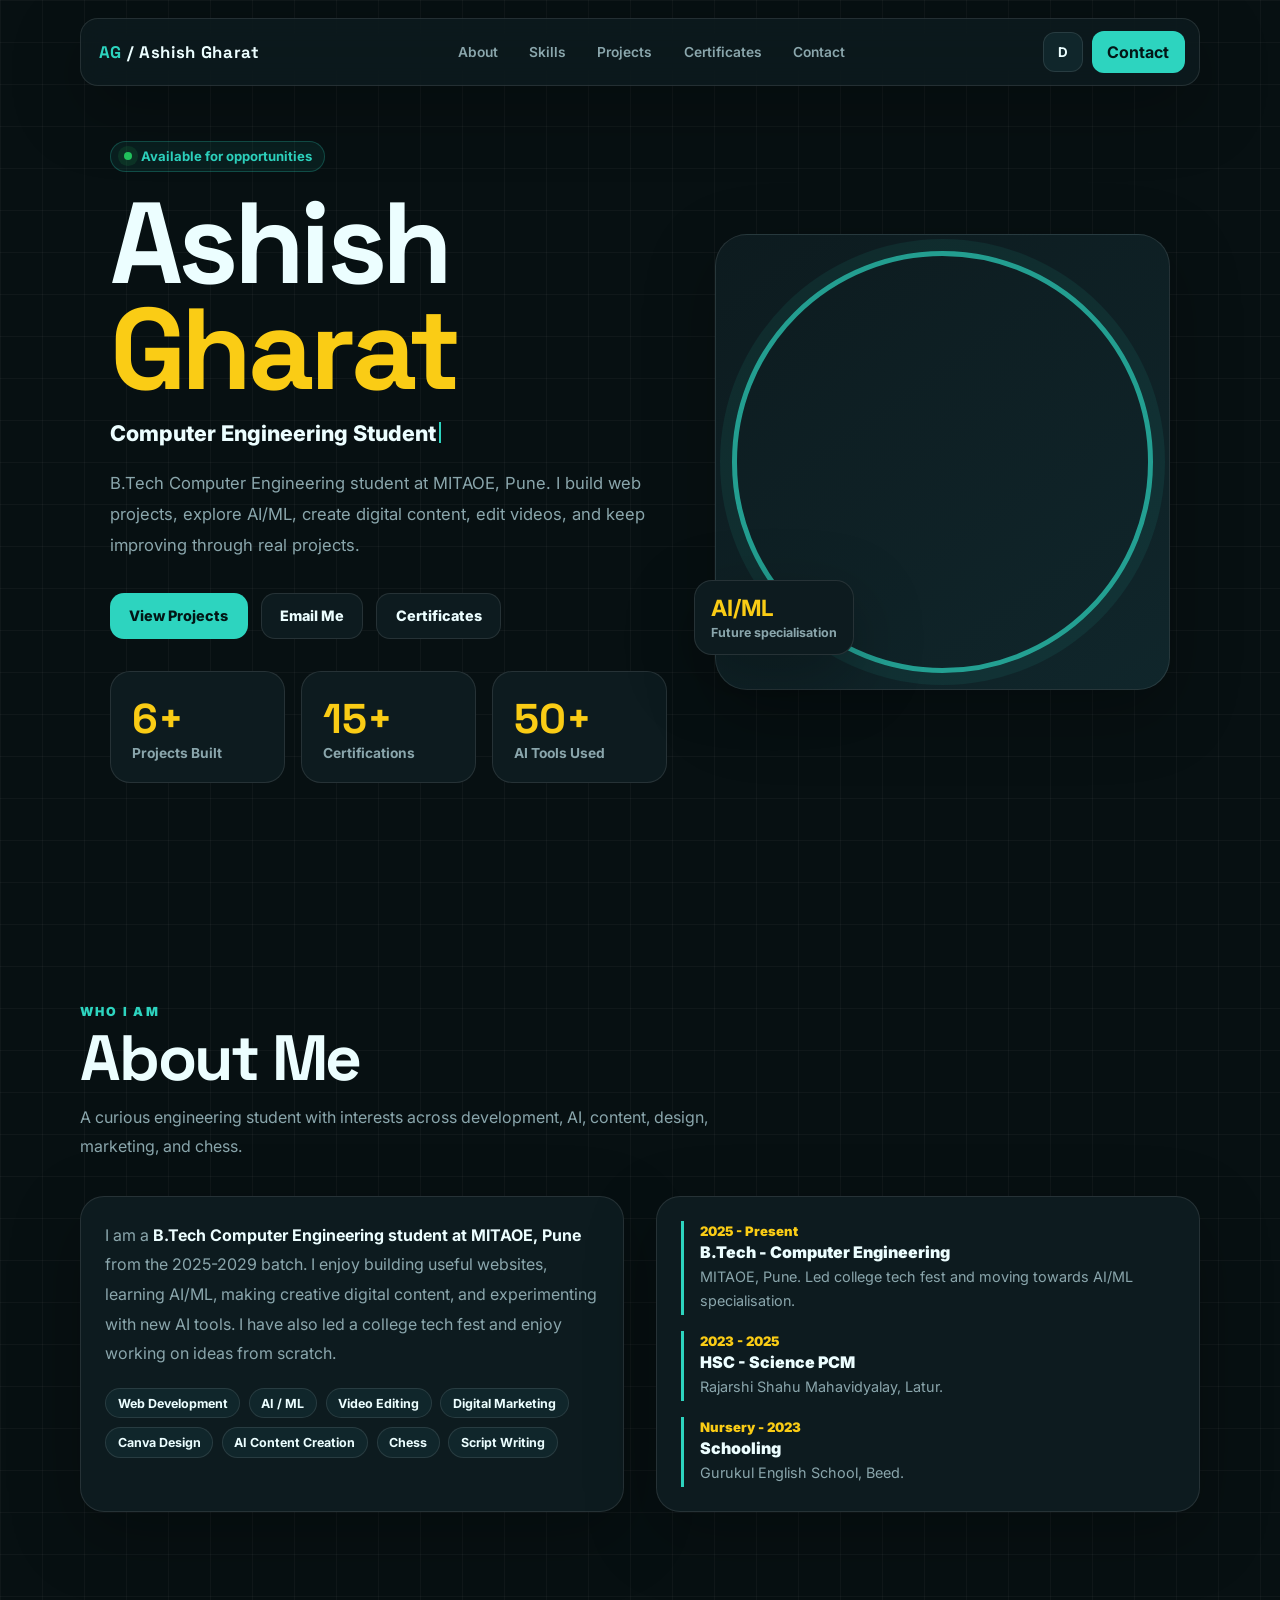
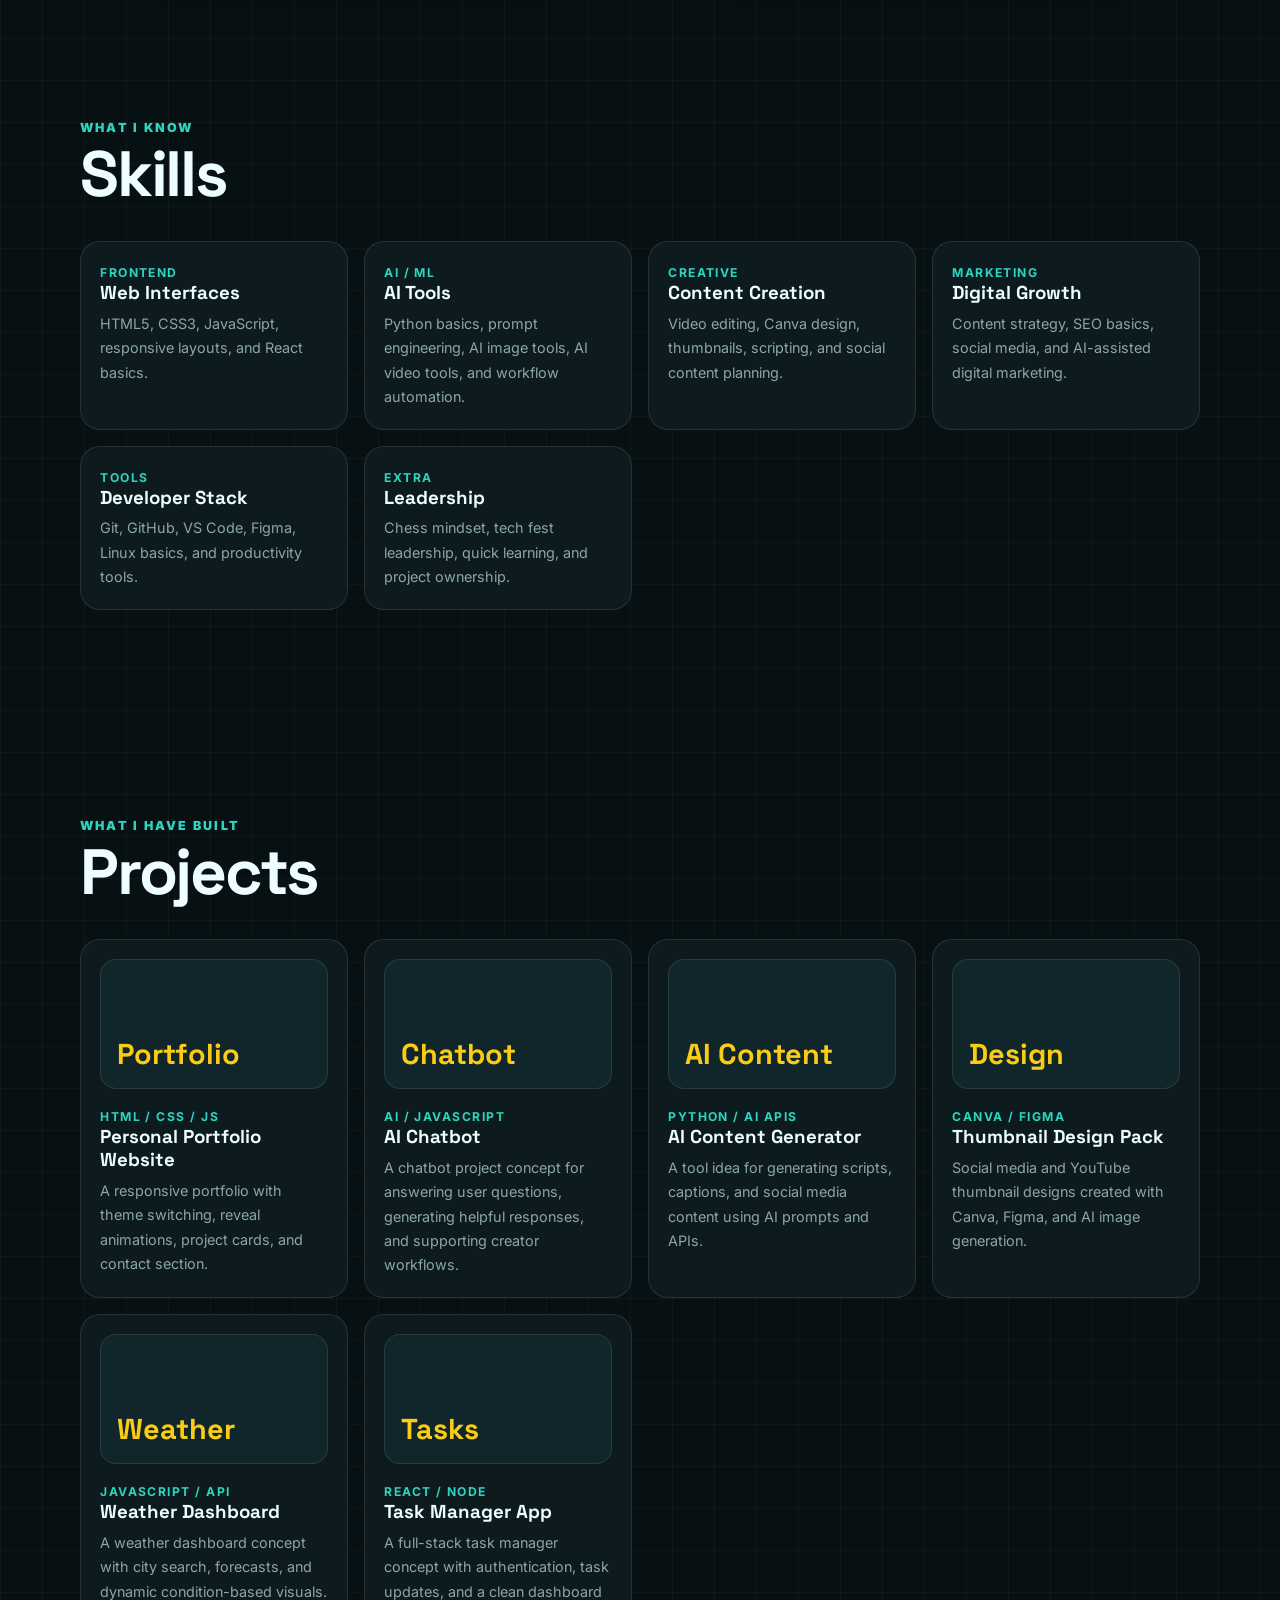
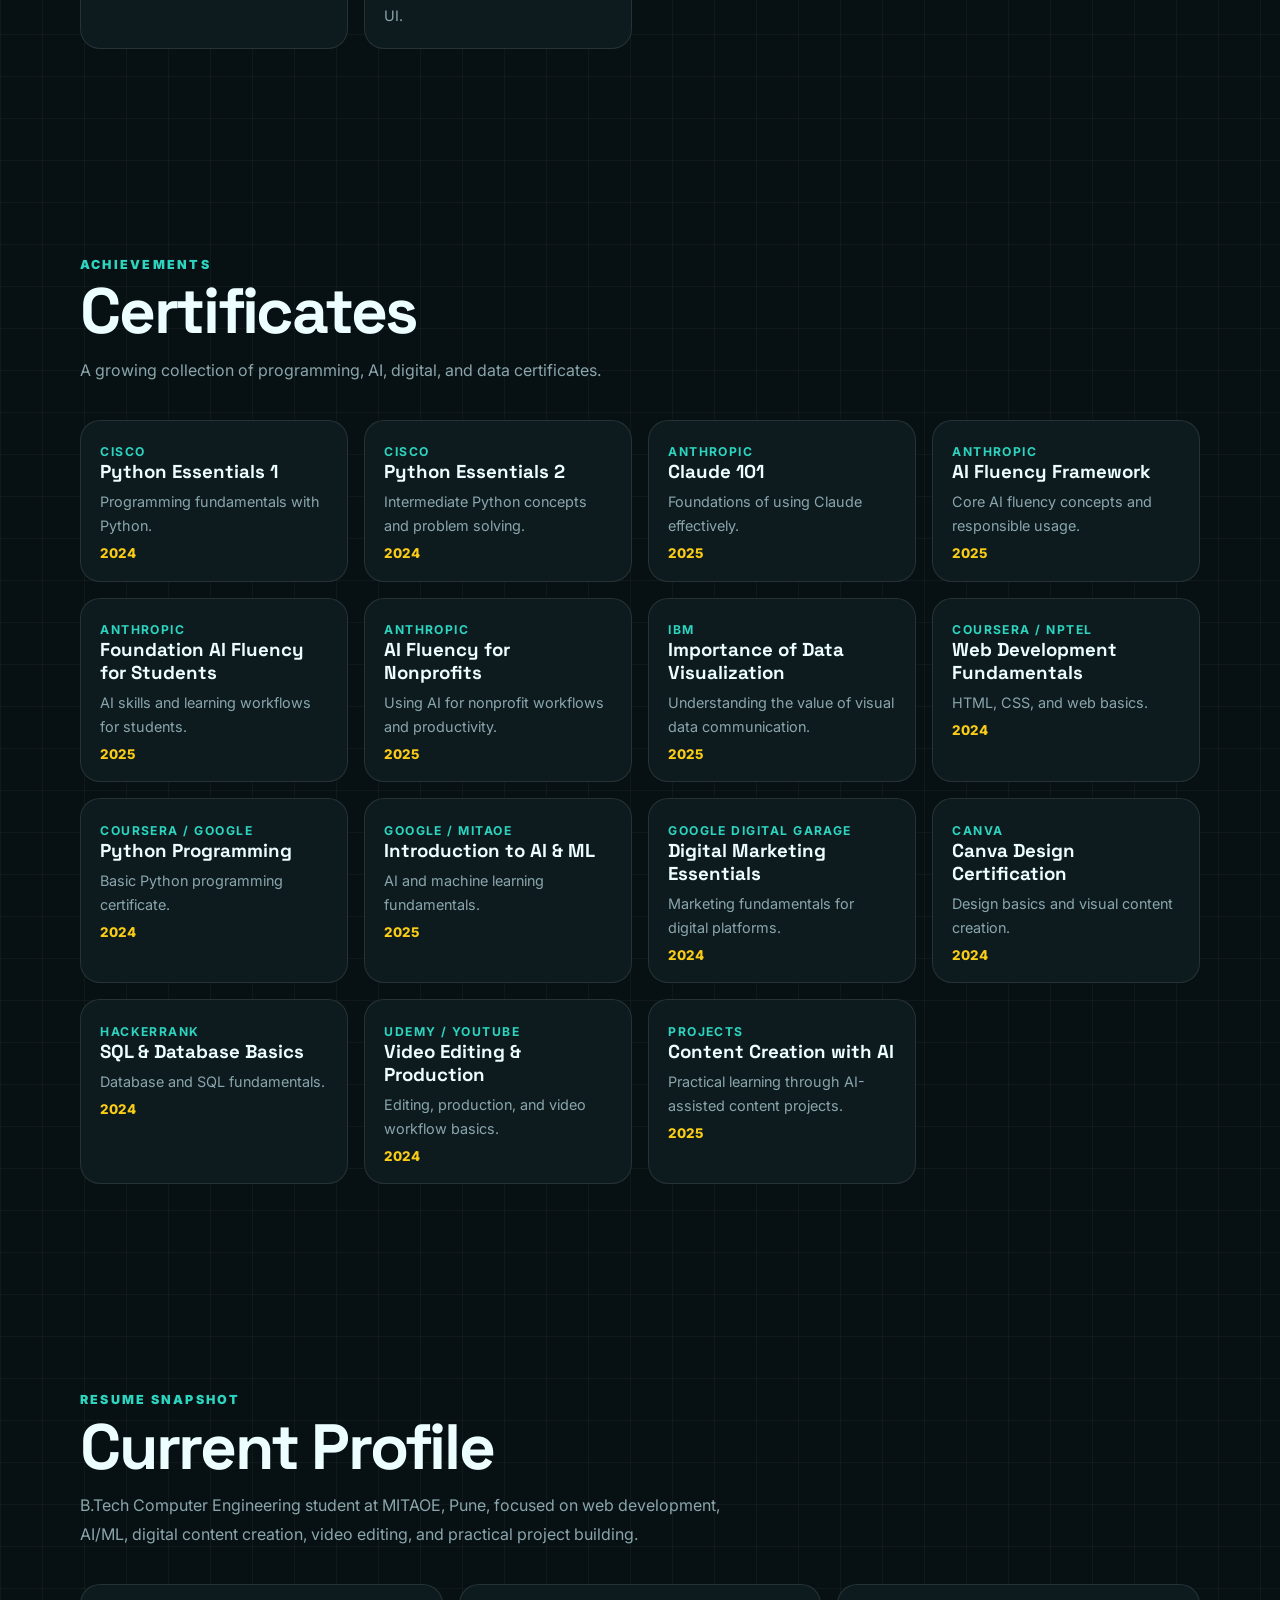
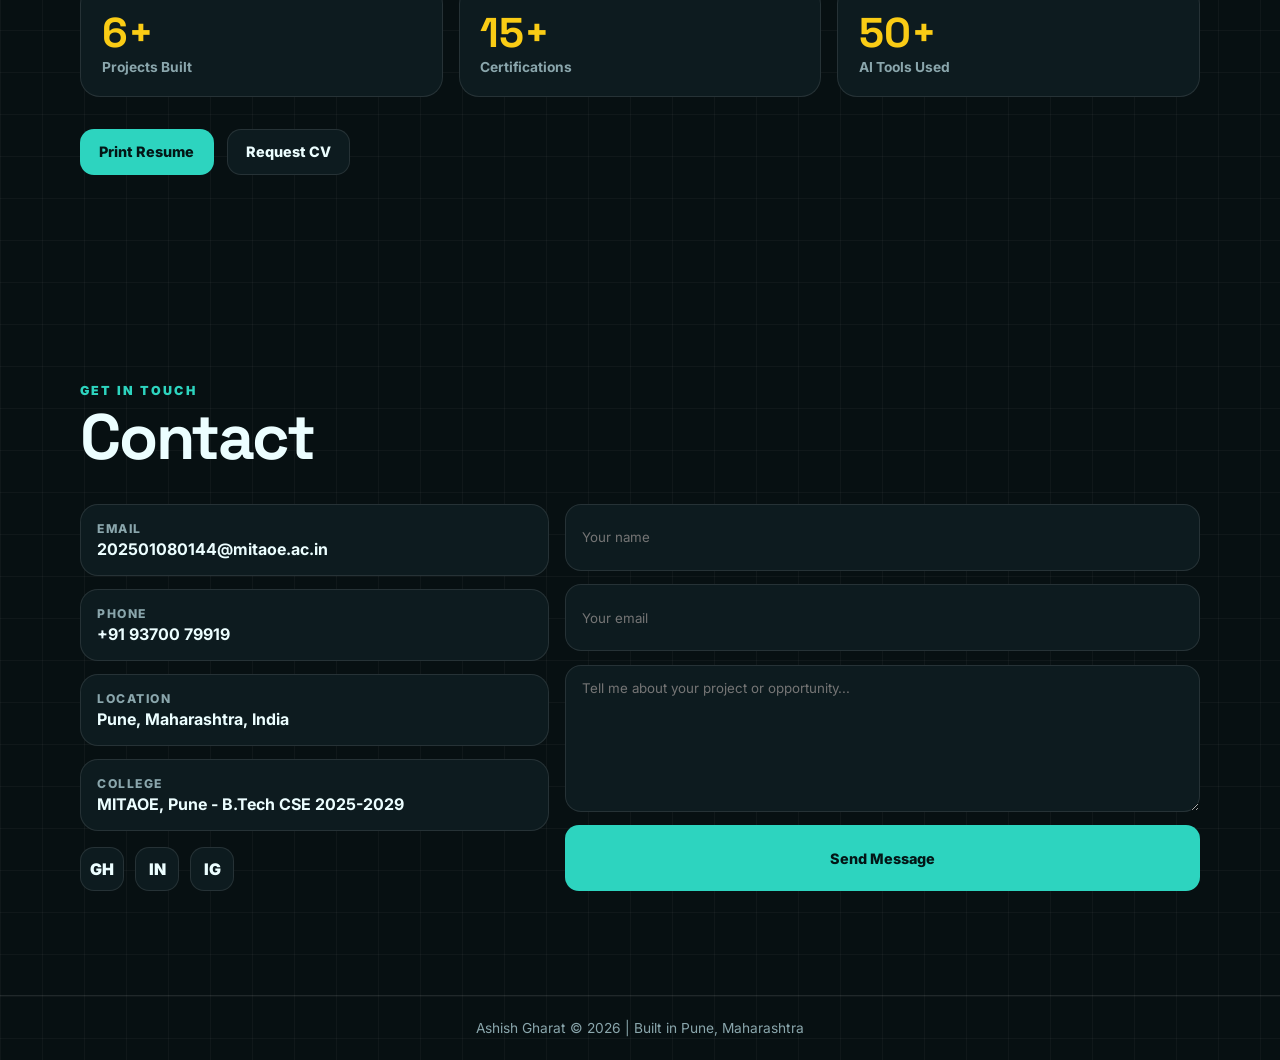
==== index.html @ 217a5874 "Add files via upload" ====
<!DOCTYPE html>
<html lang="en" data-theme="dark">
<head>
<meta charset="UTF-8" />
<meta name="viewport" content="width=device-width, initial-scale=1.0" />
<title>Ashish Gharat | Developer Portfolio</title>
<link href="https://fonts.googleapis.com/css2?family=Space+Grotesk:wght@400;500;600;700&family=Inter:wght@400;500;600;700&display=swap" rel="stylesheet" />
<style>
*{margin:0;padding:0;box-sizing:border-box}
:root{
  --bg:#071012;
  --panel:#0d1b1f;
  --panel2:#10262b;
  --text:#ecfeff;
  --muted:#8aa6ac;
  --line:rgba(255,255,255,.1);
  --brand:#2dd4bf;
  --brand2:#facc15;
  --hot:#fb7185;
  --shadow:0 22px 70px rgba(0,0,0,.28);
  --head:'Space Grotesk',sans-serif;
  --body:'Inter',sans-serif;
}
[data-theme="light"]{
  --bg:#f6fbfb;
  --panel:#ffffff;
  --panel2:#e9f5f5;
  --text:#0b171a;
  --muted:#53676c;
  --line:rgba(0,0,0,.1);
  --shadow:0 18px 50px rgba(8,40,44,.12);
}
html{scroll-behavior:smooth}
body{
  font-family:var(--body);
  background:
    linear-gradient(rgba(255,255,255,.035) 1px,transparent 1px),
    linear-gradient(90deg,rgba(255,255,255,.035) 1px,transparent 1px),
    var(--bg);
  background-size:42px 42px;
  color:var(--text);
  overflow-x:hidden;
}
a{text-decoration:none;color:inherit}
img{max-width:100%;display:block}
nav{
  position:fixed;
  top:18px;
  left:50%;
  transform:translateX(-50%);
  width:min(1120px,92%);
  z-index:99;
  display:flex;
  align-items:center;
  justify-content:space-between;
  gap:1rem;
  background:rgba(13,27,31,.78);
  border:1px solid var(--line);
  border-radius:18px;
  padding:.75rem .9rem .75rem 1.1rem;
  backdrop-filter:blur(18px);
  box-shadow:var(--shadow);
}
[data-theme="light"] nav{background:rgba(255,255,255,.82)}
.logo{font-family:var(--head);font-size:1.05rem;font-weight:700;letter-spacing:.04em}
.logo span{color:var(--brand)}
.nav-links{display:flex;list-style:none;gap:.45rem}
.nav-links a{
  display:block;
  padding:.55rem .75rem;
  border-radius:12px;
  color:var(--muted);
  font-size:.86rem;
  font-weight:600;
}
.nav-links a:hover,.nav-links a.active-link{background:var(--panel2);color:var(--text)}
.nav-actions{display:flex;align-items:center;gap:.55rem}
.icon-btn,.primary-small{
  border:1px solid var(--line);
  background:var(--panel2);
  color:var(--text);
  border-radius:12px;
  cursor:pointer;
  font-family:var(--body);
  font-weight:700;
}
.icon-btn{width:40px;height:40px}
.primary-small{padding:.62rem .9rem;background:var(--brand);color:#031616;border-color:transparent}

section{padding:6.5rem 5%}
.wrap{max-width:1120px;margin:0 auto}
.hero{
  min-height:100vh;
  display:grid;
  place-items:center;
  padding-top:8rem;
}
.hero-grid{
  width:min(1120px,92%);
  display:grid;
  grid-template-columns:1.1fr .9fr;
  gap:3rem;
  align-items:center;
}
.kicker{
  display:inline-flex;
  align-items:center;
  gap:.55rem;
  color:var(--brand);
  border:1px solid rgba(45,212,191,.25);
  background:rgba(45,212,191,.08);
  border-radius:999px;
  padding:.4rem .8rem;
  font-size:.82rem;
  font-weight:700;
  margin-bottom:1.2rem;
}
.dot{width:8px;height:8px;border-radius:50%;background:#22c55e;box-shadow:0 0 0 6px rgba(34,197,94,.12)}
h1{
  font-family:var(--head);
  font-size:clamp(3.2rem,9vw,7.3rem);
  line-height:.92;
  letter-spacing:-.04em;
  margin-bottom:1.1rem;
}
h1 .accent{color:var(--brand2)}
.hero-text{
  max-width:620px;
  color:var(--muted);
  font-size:1.04rem;
  line-height:1.85;
}
.type-line{
  min-height:2rem;
  margin:1rem 0 1rem;
  color:var(--text);
  font-weight:800;
  font-size:clamp(1rem,2vw,1.35rem);
}
.cursor{display:inline-block;width:2px;height:1em;background:var(--brand);margin-left:3px;vertical-align:-2px;animation:blink 1s infinite}
@keyframes blink{50%{opacity:0}}
.hero-buttons{display:flex;gap:.8rem;flex-wrap:wrap;margin-top:2rem}
.btn{
  display:inline-flex;
  align-items:center;
  justify-content:center;
  gap:.45rem;
  min-height:46px;
  padding:.75rem 1.15rem;
  border-radius:14px;
  border:1px solid var(--line);
  font-weight:800;
  font-size:.9rem;
  cursor:pointer;
  font-family:var(--body);
}
.btn-main{background:var(--brand);color:#031616;border-color:transparent}
.btn-ghost{background:var(--panel);color:var(--text)}
.photo-card{
  position:relative;
  padding:1rem;
  border:1px solid var(--line);
  border-radius:32px;
  background:linear-gradient(145deg,var(--panel),var(--panel2));
  box-shadow:var(--shadow);
}
.photo-frame{
  aspect-ratio:1;
  border-radius:50%;
  overflow:hidden;
  border:5px solid rgba(45,212,191,.7);
  box-shadow:0 0 0 12px rgba(45,212,191,.08);
}
.photo-frame img{width:100%;height:100%;object-fit:cover}
.mini-stack{
  position:absolute;
  left:-22px;
  bottom:34px;
  background:var(--panel);
  border:1px solid var(--line);
  border-radius:18px;
  padding:.8rem 1rem;
  box-shadow:var(--shadow);
}
.mini-stack strong{display:block;color:var(--brand2);font-size:1.4rem}
.mini-stack span{font-size:.78rem;color:var(--muted);font-weight:700}

.section-head{margin-bottom:2.2rem}
.label{color:var(--brand);font-size:.78rem;font-weight:900;letter-spacing:.18em;text-transform:uppercase;margin-bottom:.45rem}
h2{font-family:var(--head);font-size:clamp(2.1rem,5vw,4rem);letter-spacing:-.035em;line-height:1}
.sub{color:var(--muted);max-width:680px;line-height:1.8;margin-top:.8rem}

.metrics{
  display:grid;
  grid-template-columns:repeat(3,1fr);
  gap:1rem;
  margin-top:2rem;
}
.metric{
  background:var(--panel);
  border:1px solid var(--line);
  border-radius:20px;
  padding:1.3rem;
}
.metric strong{font-family:var(--head);font-size:2.6rem;color:var(--brand2)}
.metric span{display:block;color:var(--muted);font-size:.86rem;font-weight:700}

.about-grid{
  display:grid;
  grid-template-columns:1fr 1fr;
  gap:2rem;
}
.panel{
  background:var(--panel);
  border:1px solid var(--line);
  border-radius:24px;
  padding:1.5rem;
  box-shadow:var(--shadow);
}
.panel p{color:var(--muted);line-height:1.85}
.panel strong{color:var(--text)}
.tags{display:flex;flex-wrap:wrap;gap:.55rem;margin-top:1.2rem}
.tag{
  padding:.42rem .72rem;
  border-radius:999px;
  background:var(--panel2);
  border:1px solid var(--line);
  color:var(--text);
  font-size:.78rem;
  font-weight:700;
}
.timeline{display:grid;gap:1rem}
.t-item{
  border-left:3px solid var(--brand);
  padding:.15rem 0 .15rem 1rem;
}
.t-year{color:var(--brand2);font-weight:900;font-size:.82rem;margin-bottom:.2rem}
.t-role{font-weight:900}
.t-sub{color:var(--muted);font-size:.9rem;line-height:1.65;margin-top:.15rem}

.grid{display:grid;grid-template-columns:repeat(auto-fit,minmax(240px,1fr));gap:1rem}
.skill,.project,.cert{
  background:var(--panel);
  border:1px solid var(--line);
  border-radius:20px;
  padding:1.2rem;
  transition:.25s;
}
.skill:hover,.project:hover,.cert:hover{transform:translateY(-4px);border-color:rgba(45,212,191,.42)}
.skill h3,.project h3,.cert h3{font-family:var(--head);margin-bottom:.45rem}
.skill p,.project p,.cert p{color:var(--muted);font-size:.9rem;line-height:1.7}
.skill b,.project b,.cert b{color:var(--brand);font-size:.76rem;letter-spacing:.12em;text-transform:uppercase}
.project-top{
  height:130px;
  border-radius:16px;
  background:var(--panel2);
  border:1px solid var(--line);
  display:flex;
  align-items:end;
  padding:1rem;
  margin-bottom:1rem;
}
.project-top span{
  font-family:var(--head);
  font-size:1.8rem;
  font-weight:900;
  color:var(--brand2);
}
.cert small{display:block;color:var(--brand2);font-weight:800;margin-top:.4rem}

.contact-grid{
  display:grid;
  grid-template-columns:.85fr 1.15fr;
  gap:1rem;
}
.contact-list{display:grid;gap:.8rem}
.contact-item{
  background:var(--panel);
  border:1px solid var(--line);
  border-radius:18px;
  padding:1rem;
}
.contact-item span{display:block;color:var(--muted);font-size:.76rem;font-weight:800;text-transform:uppercase;letter-spacing:.13em}
.contact-item b{display:block;margin-top:.2rem;word-break:break-word}
form{display:grid;gap:.85rem}
input,textarea{
  width:100%;
  background:var(--panel);
  border:1px solid var(--line);
  color:var(--text);
  border-radius:16px;
  padding:.9rem 1rem;
  font-family:var(--body);
  outline:none;
}
input:focus,textarea:focus{border-color:var(--brand)}
.socials{display:flex;gap:.7rem;margin-top:1rem}
.socials a{
  display:grid;
  place-items:center;
  width:44px;
  height:44px;
  border-radius:14px;
  border:1px solid var(--line);
  background:var(--panel);
  color:var(--text);
  font-weight:900;
}
footer{
  border-top:1px solid var(--line);
  color:var(--muted);
  padding:1.5rem 5%;
  text-align:center;
  font-size:.86rem;
}
.reveal{opacity:0;transform:translateY(22px);transition:.6s}
.reveal.show{opacity:1;transform:translateY(0)}

@media(max-width:900px){
  nav{top:10px}
  .nav-links{display:none}
  .hero-grid,.about-grid,.contact-grid{grid-template-columns:1fr}
  .hero{padding-top:7.5rem}
  .photo-card{max-width:390px;margin:auto}
  .mini-stack{left:10px;bottom:20px}
  .metrics{grid-template-columns:1fr}
}
</style>
</head>
<body>

<nav>
  <a href="#home" class="logo"><span>AG</span> / Ashish Gharat</a>
  <ul class="nav-links">
    <li><a href="#about">About</a></li>
    <li><a href="#skills">Skills</a></li>
    <li><a href="#projects">Projects</a></li>
    <li><a href="#certificates">Certificates</a></li>
    <li><a href="#contact">Contact</a></li>
  </ul>
  <div class="nav-actions">
    <button class="icon-btn" id="themeBtn" aria-label="Toggle theme">D</button>
    <a class="primary-small" href="#contact">Contact</a>
  </div>
</nav>

<section class="hero" id="home">
  <div class="hero-grid">
    <div>
      <div class="kicker"><span class="dot"></span> Available for opportunities</div>
      <h1>Ashish<br><span class="accent">Gharat</span></h1>
      <div class="type-line"><span id="tw"></span><span class="cursor"></span></div>
      <p class="hero-text">
        B.Tech Computer Engineering student at MITAOE, Pune. I build web projects, explore AI/ML,
        create digital content, edit videos, and keep improving through real projects.
      </p>
      <div class="hero-buttons">
        <a href="#projects" class="btn btn-main">View Projects</a>
        <a href="mailto:202501080144@mitaoe.ac.in" class="btn btn-ghost">Email Me</a>
        <a href="#certificates" class="btn btn-ghost">Certificates</a>
      </div>
      <div class="metrics">
        <div class="metric"><strong>6+</strong><span>Projects Built</span></div>
        <div class="metric"><strong>15+</strong><span>Certifications</span></div>
        <div class="metric"><strong>50+</strong><span>AI Tools Used</span></div>
      </div>
    </div>

    <div class="photo-card reveal">
      <div class="photo-frame">
        <img src="C:/Users/ashis_9tmk1c9/Downloads/WhatsApp Image 2026-05-03 at 3.28.40 PM.jpeg" alt="Ashish Gharat" />
      </div>
      <div class="mini-stack">
        <strong>AI/ML</strong>
        <span>Future specialisation</span>
      </div>
    </div>
  </div>
</section>

<section id="about">
  <div class="wrap">
    <div class="section-head">
      <div class="label">Who I Am</div>
      <h2>About Me</h2>
      <p class="sub">A curious engineering student with interests across development, AI, content, design, marketing, and chess.</p>
    </div>

    <div class="about-grid">
      <div class="panel reveal">
        <p>
          I am a <strong>B.Tech Computer Engineering student at MITAOE, Pune</strong> from the 2025-2029 batch.
          I enjoy building useful websites, learning AI/ML, making creative digital content, and experimenting
          with new AI tools. I have also led a college tech fest and enjoy working on ideas from scratch.
        </p>
        <div class="tags">
          <span class="tag">Web Development</span>
          <span class="tag">AI / ML</span>
          <span class="tag">Video Editing</span>
          <span class="tag">Digital Marketing</span>
          <span class="tag">Canva Design</span>
          <span class="tag">AI Content Creation</span>
          <span class="tag">Chess</span>
          <span class="tag">Script Writing</span>
        </div>
      </div>

      <div class="panel timeline reveal">
        <div class="t-item">
          <div class="t-year">2025 - Present</div>
          <div class="t-role">B.Tech - Computer Engineering</div>
          <div class="t-sub">MITAOE, Pune. Led college tech fest and moving towards AI/ML specialisation.</div>
        </div>
        <div class="t-item">
          <div class="t-year">2023 - 2025</div>
          <div class="t-role">HSC - Science PCM</div>
          <div class="t-sub">Rajarshi Shahu Mahavidyalay, Latur.</div>
        </div>
        <div class="t-item">
          <div class="t-year">Nursery - 2023</div>
          <div class="t-role">Schooling</div>
          <div class="t-sub">Gurukul English School, Beed.</div>
        </div>
      </div>
    </div>
  </div>
</section>

<section id="skills">
  <div class="wrap">
    <div class="section-head">
      <div class="label">What I Know</div>
      <h2>Skills</h2>
    </div>
    <div class="grid">
      <div class="skill reveal"><b>Frontend</b><h3>Web Interfaces</h3><p>HTML5, CSS3, JavaScript, responsive layouts, and React basics.</p></div>
      <div class="skill reveal"><b>AI / ML</b><h3>AI Tools</h3><p>Python basics, prompt engineering, AI image tools, AI video tools, and workflow automation.</p></div>
      <div class="skill reveal"><b>Creative</b><h3>Content Creation</h3><p>Video editing, Canva design, thumbnails, scripting, and social content planning.</p></div>
      <div class="skill reveal"><b>Marketing</b><h3>Digital Growth</h3><p>Content strategy, SEO basics, social media, and AI-assisted digital marketing.</p></div>
      <div class="skill reveal"><b>Tools</b><h3>Developer Stack</h3><p>Git, GitHub, VS Code, Figma, Linux basics, and productivity tools.</p></div>
      <div class="skill reveal"><b>Extra</b><h3>Leadership</h3><p>Chess mindset, tech fest leadership, quick learning, and project ownership.</p></div>
    </div>
  </div>
</section>

<section id="projects">
  <div class="wrap">
    <div class="section-head">
      <div class="label">What I Have Built</div>
      <h2>Projects</h2>
    </div>

    <div class="grid">
      <div class="project reveal">
        <div class="project-top"><span>Portfolio</span></div>
        <b>HTML / CSS / JS</b>
        <h3>Personal Portfolio Website</h3>
        <p>A responsive portfolio with theme switching, reveal animations, project cards, and contact section.</p>
      </div>

      <div class="project reveal">
        <div class="project-top"><span>Chatbot</span></div>
        <b>AI / JavaScript</b>
        <h3>AI Chatbot</h3>
        <p>A chatbot project concept for answering user questions, generating helpful responses, and supporting creator workflows.</p>
      </div>

      <div class="project reveal">
        <div class="project-top"><span>AI Content</span></div>
        <b>Python / AI APIs</b>
        <h3>AI Content Generator</h3>
        <p>A tool idea for generating scripts, captions, and social media content using AI prompts and APIs.</p>
      </div>

      <div class="project reveal">
        <div class="project-top"><span>Design</span></div>
        <b>Canva / Figma</b>
        <h3>Thumbnail Design Pack</h3>
        <p>Social media and YouTube thumbnail designs created with Canva, Figma, and AI image generation.</p>
      </div>

      <div class="project reveal">
        <div class="project-top"><span>Weather</span></div>
        <b>JavaScript / API</b>
        <h3>Weather Dashboard</h3>
        <p>A weather dashboard concept with city search, forecasts, and dynamic condition-based visuals.</p>
      </div>

      <div class="project reveal">
        <div class="project-top"><span>Tasks</span></div>
        <b>React / Node</b>
        <h3>Task Manager App</h3>
        <p>A full-stack task manager concept with authentication, task updates, and a clean dashboard UI.</p>
      </div>
    </div>
  </div>
</section>

<section id="certificates">
  <div class="wrap">
    <div class="section-head">
      <div class="label">Achievements</div>
      <h2>Certificates</h2>
      <p class="sub">A growing collection of programming, AI, digital, and data certificates.</p>
    </div>

    <div class="grid">
      <div class="cert reveal"><b>Cisco</b><h3>Python Essentials 1</h3><p>Programming fundamentals with Python.</p><small>2024</small></div>
      <div class="cert reveal"><b>Cisco</b><h3>Python Essentials 2</h3><p>Intermediate Python concepts and problem solving.</p><small>2024</small></div>
      <div class="cert reveal"><b>Anthropic</b><h3>Claude 101</h3><p>Foundations of using Claude effectively.</p><small>2025</small></div>
      <div class="cert reveal"><b>Anthropic</b><h3>AI Fluency Framework</h3><p>Core AI fluency concepts and responsible usage.</p><small>2025</small></div>
      <div class="cert reveal"><b>Anthropic</b><h3>Foundation AI Fluency for Students</h3><p>AI skills and learning workflows for students.</p><small>2025</small></div>
      <div class="cert reveal"><b>Anthropic</b><h3>AI Fluency for Nonprofits</h3><p>Using AI for nonprofit workflows and productivity.</p><small>2025</small></div>
      <div class="cert reveal"><b>IBM</b><h3>Importance of Data Visualization</h3><p>Understanding the value of visual data communication.</p><small>2025</small></div>
      <div class="cert reveal"><b>Coursera / NPTEL</b><h3>Web Development Fundamentals</h3><p>HTML, CSS, and web basics.</p><small>2024</small></div>
      <div class="cert reveal"><b>Coursera / Google</b><h3>Python Programming</h3><p>Basic Python programming certificate.</p><small>2024</small></div>
      <div class="cert reveal"><b>Google / MITAOE</b><h3>Introduction to AI & ML</h3><p>AI and machine learning fundamentals.</p><small>2025</small></div>
      <div class="cert reveal"><b>Google Digital Garage</b><h3>Digital Marketing Essentials</h3><p>Marketing fundamentals for digital platforms.</p><small>2024</small></div>
      <div class="cert reveal"><b>Canva</b><h3>Canva Design Certification</h3><p>Design basics and visual content creation.</p><small>2024</small></div>
      <div class="cert reveal"><b>HackerRank</b><h3>SQL & Database Basics</h3><p>Database and SQL fundamentals.</p><small>2024</small></div>
      <div class="cert reveal"><b>Udemy / YouTube</b><h3>Video Editing & Production</h3><p>Editing, production, and video workflow basics.</p><small>2024</small></div>
      <div class="cert reveal"><b>Projects</b><h3>Content Creation with AI</h3><p>Practical learning through AI-assisted content projects.</p><small>2025</small></div>
    </div>
  </div>
</section>

<section id="resume">
  <div class="wrap">
    <div class="section-head">
      <div class="label">Resume Snapshot</div>
      <h2>Current Profile</h2>
      <p class="sub">
        B.Tech Computer Engineering student at MITAOE, Pune, focused on web development, AI/ML,
        digital content creation, video editing, and practical project building.
      </p>
    </div>
    <div class="metrics">
      <div class="metric"><strong>6+</strong><span>Projects Built</span></div>
      <div class="metric"><strong>15+</strong><span>Certifications</span></div>
      <div class="metric"><strong>50+</strong><span>AI Tools Used</span></div>
    </div>
    <div class="hero-buttons" style="margin-top:2rem">
      <button class="btn btn-main" onclick="window.print()">Print Resume</button>
      <a class="btn btn-ghost" href="mailto:202501080144@mitaoe.ac.in">Request CV</a>
    </div>
  </div>
</section>

<section id="contact">
  <div class="wrap">
    <div class="section-head">
      <div class="label">Get In Touch</div>
      <h2>Contact</h2>
    </div>

    <div class="contact-grid">
      <div>
        <div class="contact-list">
          <div class="contact-item"><span>Email</span><b>202501080144@mitaoe.ac.in</b></div>
          <div class="contact-item"><span>Phone</span><b>+91 93700 79919</b></div>
          <div class="contact-item"><span>Location</span><b>Pune, Maharashtra, India</b></div>
          <div class="contact-item"><span>College</span><b>MITAOE, Pune - B.Tech CSE 2025-2029</b></div>
        </div>

        <div class="socials">
          <a href="https://github.com/ashishgharat377" target="_blank" rel="noopener" title="GitHub">GH</a>
          <a href="#" onclick="return false" title="LinkedIn">IN</a>
          <a href="https://www.instagram.com/ashish._.34.7?igsh=c2ticGk5Y3hhYTRn" target="_blank" rel="noopener" title="Instagram">IG</a>
        </div>
      </div>

      <form onsubmit="sendMail(event)">
        <input id="name" type="text" placeholder="Your name" required />
        <input id="email" type="email" placeholder="Your email" required />
        <textarea id="message" rows="6" placeholder="Tell me about your project or opportunity..." required></textarea>
        <button class="btn btn-main" type="submit">Send Message</button>
      </form>
    </div>
  </div>
</section>

<footer>
  Ashish Gharat © 2026 | Built in Pune, Maharashtra
</footer>

<script>
const phrases=[
  "Computer Engineering Student",
  "AI/ML Enthusiast",
  "Web Developer",
  "Video Editor & Creator",
  "Digital Marketing Learner",
  "Chess Player"
];

let pi=0,ci=0,del=false;
function type(){
  const el=document.getElementById("tw");
  const current=phrases[pi];
  el.textContent=del ? current.substring(0,--ci) : current.substring(0,++ci);

  if(!del && ci===current.length){
    del=true;
    setTimeout(type,1400);
    return;
  }

  if(del && ci===0){
    del=false;
    pi=(pi+1)%phrases.length;
  }

  setTimeout(type,del?35:70);
}
type();

const themeBtn=document.getElementById("themeBtn");
themeBtn.addEventListener("click",()=>{
  const root=document.documentElement;
  const next=root.getAttribute("data-theme")==="dark" ? "light" : "dark";
  root.setAttribute("data-theme",next);
  themeBtn.textContent=next==="dark" ? "D" : "L";
});

const observer=new IntersectionObserver(entries=>{
  entries.forEach(entry=>{
    if(entry.isIntersecting) entry.target.classList.add("show");
  });
},{threshold:.14});

document.querySelectorAll(".reveal").forEach(el=>observer.observe(el));

window.addEventListener("scroll",()=>{
  let current="";
  document.querySelectorAll("section[id]").forEach(section=>{
    if(scrollY>=section.offsetTop-130) current=section.id;
  });

  document.querySelectorAll(".nav-links a").forEach(link=>{
    link.classList.toggle("active-link",link.getAttribute("href")==="#"+current);
  });
});

function sendMail(e){
  e.preventDefault();
  const name=document.getElementById("name").value.trim();
  const email=document.getElementById("email").value.trim();
  const msg=document.getElementById("message").value.trim();
  const subject=encodeURIComponent("Portfolio contact from "+name);
  const body=encodeURIComponent("Name: "+name+"\nEmail: "+email+"\n\nMessage:\n"+msg);
  window.location.href="mailto:202501080144@mitaoe.ac.in?subject="+subject+"&body="+body;
}
</script>
</body>
</html>
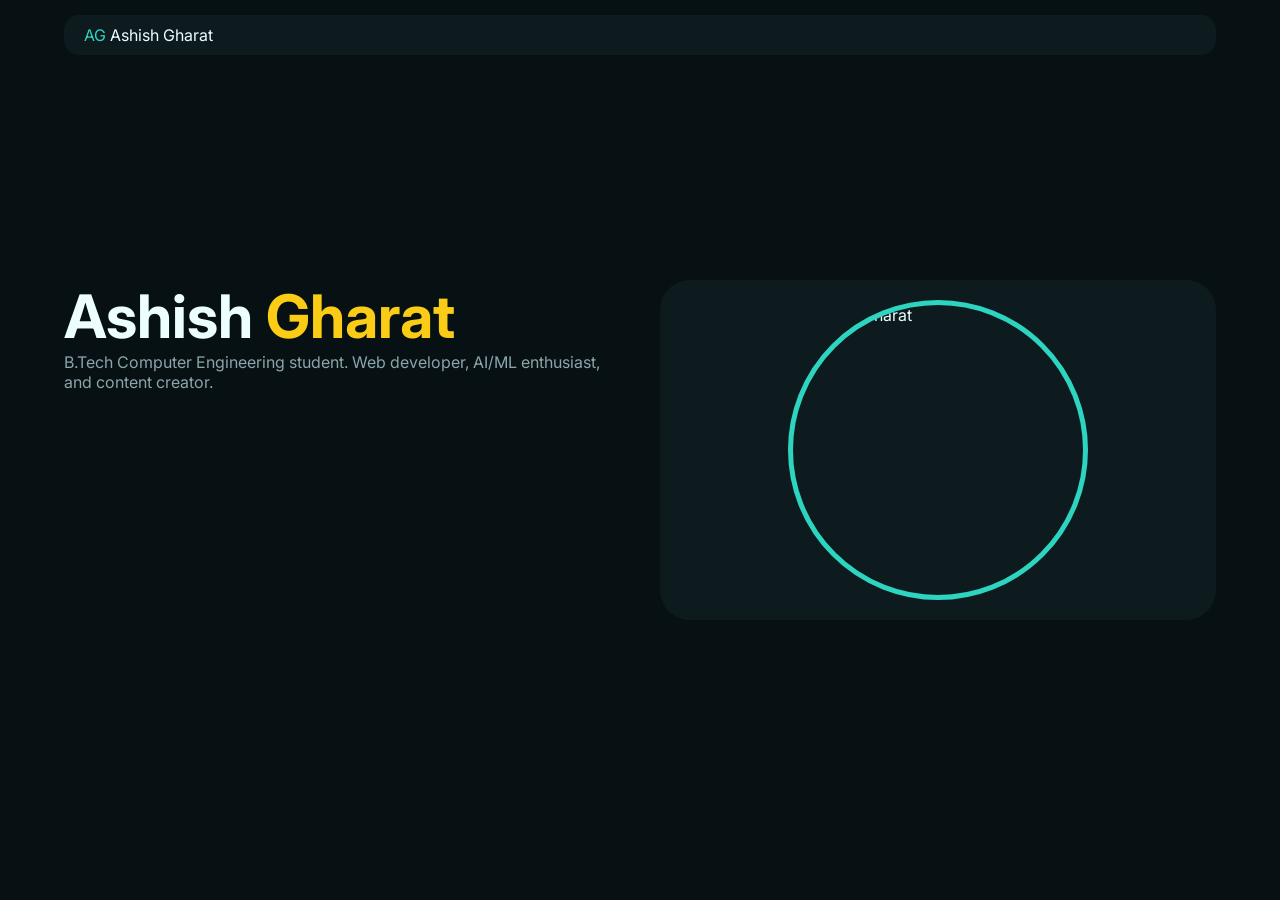
==== commit 9758dc2a: "Refactor index.html structure and styles" ====
--- a/index.html
+++ b/index.html
@@ -4,7 +4,9 @@
 <meta charset="UTF-8" />
 <meta name="viewport" content="width=device-width, initial-scale=1.0" />
 <title>Ashish Gharat | Developer Portfolio</title>
+
 <link href="https://fonts.googleapis.com/css2?family=Space+Grotesk:wght@400;500;600;700&family=Inter:wght@400;500;600;700&display=swap" rel="stylesheet" />
+
 <style>
 *{margin:0;padding:0;box-sizing:border-box}
 :root{
@@ -16,10 +18,7 @@
   --line:rgba(255,255,255,.1);
   --brand:#2dd4bf;
   --brand2:#facc15;
-  --hot:#fb7185;
   --shadow:0 22px 70px rgba(0,0,0,.28);
-  --head:'Space Grotesk',sans-serif;
-  --body:'Inter',sans-serif;
 }
 [data-theme="light"]{
   --bg:#f6fbfb;
@@ -27,629 +26,89 @@
   --panel2:#e9f5f5;
   --text:#0b171a;
   --muted:#53676c;
-  --line:rgba(0,0,0,.1);
-  --shadow:0 18px 50px rgba(8,40,44,.12);
 }
-html{scroll-behavior:smooth}
 body{
-  font-family:var(--body);
-  background:
-    linear-gradient(rgba(255,255,255,.035) 1px,transparent 1px),
-    linear-gradient(90deg,rgba(255,255,255,.035) 1px,transparent 1px),
-    var(--bg);
-  background-size:42px 42px;
+  font-family:'Inter',sans-serif;
+  background:var(--bg);
   color:var(--text);
-  overflow-x:hidden;
 }
-a{text-decoration:none;color:inherit}
-img{max-width:100%;display:block}
 nav{
   position:fixed;
-  top:18px;
+  top:15px;
   left:50%;
   transform:translateX(-50%);
-  width:min(1120px,92%);
-  z-index:99;
+  width:90%;
+  display:flex;
+  justify-content:space-between;
+  background:var(--panel);
+  padding:10px 20px;
+  border-radius:15px;
+}
+.logo span{color:var(--brand)}
+.hero{
+  min-height:100vh;
   display:flex;
   align-items:center;
-  justify-content:space-between;
-  gap:1rem;
-  background:rgba(13,27,31,.78);
-  border:1px solid var(--line);
-  border-radius:18px;
-  padding:.75rem .9rem .75rem 1.1rem;
-  backdrop-filter:blur(18px);
-  box-shadow:var(--shadow);
-}
-[data-theme="light"] nav{background:rgba(255,255,255,.82)}
-.logo{font-family:var(--head);font-size:1.05rem;font-weight:700;letter-spacing:.04em}
-.logo span{color:var(--brand)}
-.nav-links{display:flex;list-style:none;gap:.45rem}
-.nav-links a{
-  display:block;
-  padding:.55rem .75rem;
-  border-radius:12px;
-  color:var(--muted);
-  font-size:.86rem;
-  font-weight:600;
-}
-.nav-links a:hover,.nav-links a.active-link{background:var(--panel2);color:var(--text)}
-.nav-actions{display:flex;align-items:center;gap:.55rem}
-.icon-btn,.primary-small{
-  border:1px solid var(--line);
-  background:var(--panel2);
-  color:var(--text);
-  border-radius:12px;
-  cursor:pointer;
-  font-family:var(--body);
-  font-weight:700;
-}
-.icon-btn{width:40px;height:40px}
-.primary-small{padding:.62rem .9rem;background:var(--brand);color:#031616;border-color:transparent}
-
-section{padding:6.5rem 5%}
-.wrap{max-width:1120px;margin:0 auto}
-.hero{
-  min-height:100vh;
-  display:grid;
-  place-items:center;
-  padding-top:8rem;
+  justify-content:center;
 }
 .hero-grid{
-  width:min(1120px,92%);
   display:grid;
-  grid-template-columns:1.1fr .9fr;
-  gap:3rem;
+  grid-template-columns:1fr 1fr;
+  gap:40px;
+  width:90%;
+}
+h1{font-size:60px}
+.accent{color:var(--brand2)}
+.hero-text{color:var(--muted)}
+
+.photo-card{
+  padding:20px;
+  border-radius:30px;
+  background:var(--panel);
+  display:flex;
+  justify-content:center;
   align-items:center;
 }
-.kicker{
-  display:inline-flex;
-  align-items:center;
-  gap:.55rem;
-  color:var(--brand);
-  border:1px solid rgba(45,212,191,.25);
-  background:rgba(45,212,191,.08);
-  border-radius:999px;
-  padding:.4rem .8rem;
-  font-size:.82rem;
-  font-weight:700;
-  margin-bottom:1.2rem;
-}
-.dot{width:8px;height:8px;border-radius:50%;background:#22c55e;box-shadow:0 0 0 6px rgba(34,197,94,.12)}
-h1{
-  font-family:var(--head);
-  font-size:clamp(3.2rem,9vw,7.3rem);
-  line-height:.92;
-  letter-spacing:-.04em;
-  margin-bottom:1.1rem;
-}
-h1 .accent{color:var(--brand2)}
-.hero-text{
-  max-width:620px;
-  color:var(--muted);
-  font-size:1.04rem;
-  line-height:1.85;
-}
-.type-line{
-  min-height:2rem;
-  margin:1rem 0 1rem;
-  color:var(--text);
-  font-weight:800;
-  font-size:clamp(1rem,2vw,1.35rem);
-}
-.cursor{display:inline-block;width:2px;height:1em;background:var(--brand);margin-left:3px;vertical-align:-2px;animation:blink 1s infinite}
-@keyframes blink{50%{opacity:0}}
-.hero-buttons{display:flex;gap:.8rem;flex-wrap:wrap;margin-top:2rem}
-.btn{
-  display:inline-flex;
-  align-items:center;
-  justify-content:center;
-  gap:.45rem;
-  min-height:46px;
-  padding:.75rem 1.15rem;
-  border-radius:14px;
-  border:1px solid var(--line);
-  font-weight:800;
-  font-size:.9rem;
-  cursor:pointer;
-  font-family:var(--body);
-}
-.btn-main{background:var(--brand);color:#031616;border-color:transparent}
-.btn-ghost{background:var(--panel);color:var(--text)}
-.photo-card{
-  position:relative;
-  padding:1rem;
-  border:1px solid var(--line);
-  border-radius:32px;
-  background:linear-gradient(145deg,var(--panel),var(--panel2));
-  box-shadow:var(--shadow);
-}
 .photo-frame{
-  aspect-ratio:1;
+  width:300px;
+  height:300px;
   border-radius:50%;
   overflow:hidden;
-  border:5px solid rgba(45,212,191,.7);
-  box-shadow:0 0 0 12px rgba(45,212,191,.08);
+  border:5px solid var(--brand);
 }
-.photo-frame img{width:100%;height:100%;object-fit:cover}
-.mini-stack{
-  position:absolute;
-  left:-22px;
-  bottom:34px;
-  background:var(--panel);
-  border:1px solid var(--line);
-  border-radius:18px;
-  padding:.8rem 1rem;
-  box-shadow:var(--shadow);
-}
-.mini-stack strong{display:block;color:var(--brand2);font-size:1.4rem}
-.mini-stack span{font-size:.78rem;color:var(--muted);font-weight:700}
-
-.section-head{margin-bottom:2.2rem}
-.label{color:var(--brand);font-size:.78rem;font-weight:900;letter-spacing:.18em;text-transform:uppercase;margin-bottom:.45rem}
-h2{font-family:var(--head);font-size:clamp(2.1rem,5vw,4rem);letter-spacing:-.035em;line-height:1}
-.sub{color:var(--muted);max-width:680px;line-height:1.8;margin-top:.8rem}
-
-.metrics{
-  display:grid;
-  grid-template-columns:repeat(3,1fr);
-  gap:1rem;
-  margin-top:2rem;
-}
-.metric{
-  background:var(--panel);
-  border:1px solid var(--line);
-  border-radius:20px;
-  padding:1.3rem;
-}
-.metric strong{font-family:var(--head);font-size:2.6rem;color:var(--brand2)}
-.metric span{display:block;color:var(--muted);font-size:.86rem;font-weight:700}
-
-.about-grid{
-  display:grid;
-  grid-template-columns:1fr 1fr;
-  gap:2rem;
-}
-.panel{
-  background:var(--panel);
-  border:1px solid var(--line);
-  border-radius:24px;
-  padding:1.5rem;
-  box-shadow:var(--shadow);
-}
-.panel p{color:var(--muted);line-height:1.85}
-.panel strong{color:var(--text)}
-.tags{display:flex;flex-wrap:wrap;gap:.55rem;margin-top:1.2rem}
-.tag{
-  padding:.42rem .72rem;
-  border-radius:999px;
-  background:var(--panel2);
-  border:1px solid var(--line);
-  color:var(--text);
-  font-size:.78rem;
-  font-weight:700;
-}
-.timeline{display:grid;gap:1rem}
-.t-item{
-  border-left:3px solid var(--brand);
-  padding:.15rem 0 .15rem 1rem;
-}
-.t-year{color:var(--brand2);font-weight:900;font-size:.82rem;margin-bottom:.2rem}
-.t-role{font-weight:900}
-.t-sub{color:var(--muted);font-size:.9rem;line-height:1.65;margin-top:.15rem}
-
-.grid{display:grid;grid-template-columns:repeat(auto-fit,minmax(240px,1fr));gap:1rem}
-.skill,.project,.cert{
-  background:var(--panel);
-  border:1px solid var(--line);
-  border-radius:20px;
-  padding:1.2rem;
-  transition:.25s;
-}
-.skill:hover,.project:hover,.cert:hover{transform:translateY(-4px);border-color:rgba(45,212,191,.42)}
-.skill h3,.project h3,.cert h3{font-family:var(--head);margin-bottom:.45rem}
-.skill p,.project p,.cert p{color:var(--muted);font-size:.9rem;line-height:1.7}
-.skill b,.project b,.cert b{color:var(--brand);font-size:.76rem;letter-spacing:.12em;text-transform:uppercase}
-.project-top{
-  height:130px;
-  border-radius:16px;
-  background:var(--panel2);
-  border:1px solid var(--line);
-  display:flex;
-  align-items:end;
-  padding:1rem;
-  margin-bottom:1rem;
-}
-.project-top span{
-  font-family:var(--head);
-  font-size:1.8rem;
-  font-weight:900;
-  color:var(--brand2);
-}
-.cert small{display:block;color:var(--brand2);font-weight:800;margin-top:.4rem}
-
-.contact-grid{
-  display:grid;
-  grid-template-columns:.85fr 1.15fr;
-  gap:1rem;
-}
-.contact-list{display:grid;gap:.8rem}
-.contact-item{
-  background:var(--panel);
-  border:1px solid var(--line);
-  border-radius:18px;
-  padding:1rem;
-}
-.contact-item span{display:block;color:var(--muted);font-size:.76rem;font-weight:800;text-transform:uppercase;letter-spacing:.13em}
-.contact-item b{display:block;margin-top:.2rem;word-break:break-word}
-form{display:grid;gap:.85rem}
-input,textarea{
+.photo-frame img{
   width:100%;
-  background:var(--panel);
-  border:1px solid var(--line);
-  color:var(--text);
-  border-radius:16px;
-  padding:.9rem 1rem;
-  font-family:var(--body);
-  outline:none;
-}
-input:focus,textarea:focus{border-color:var(--brand)}
-.socials{display:flex;gap:.7rem;margin-top:1rem}
-.socials a{
-  display:grid;
-  place-items:center;
-  width:44px;
-  height:44px;
-  border-radius:14px;
-  border:1px solid var(--line);
-  background:var(--panel);
-  color:var(--text);
-  font-weight:900;
-}
-footer{
-  border-top:1px solid var(--line);
-  color:var(--muted);
-  padding:1.5rem 5%;
-  text-align:center;
-  font-size:.86rem;
-}
-.reveal{opacity:0;transform:translateY(22px);transition:.6s}
-.reveal.show{opacity:1;transform:translateY(0)}
-
-@media(max-width:900px){
-  nav{top:10px}
-  .nav-links{display:none}
-  .hero-grid,.about-grid,.contact-grid{grid-template-columns:1fr}
-  .hero{padding-top:7.5rem}
-  .photo-card{max-width:390px;margin:auto}
-  .mini-stack{left:10px;bottom:20px}
-  .metrics{grid-template-columns:1fr}
+  height:100%;
+  object-fit:cover;
 }
 </style>
 </head>
+
 <body>
 
 <nav>
-  <a href="#home" class="logo"><span>AG</span> / Ashish Gharat</a>
-  <ul class="nav-links">
-    <li><a href="#about">About</a></li>
-    <li><a href="#skills">Skills</a></li>
-    <li><a href="#projects">Projects</a></li>
-    <li><a href="#certificates">Certificates</a></li>
-    <li><a href="#contact">Contact</a></li>
-  </ul>
-  <div class="nav-actions">
-    <button class="icon-btn" id="themeBtn" aria-label="Toggle theme">D</button>
-    <a class="primary-small" href="#contact">Contact</a>
-  </div>
+  <div class="logo"><span>AG</span> Ashish Gharat</div>
 </nav>
 
-<section class="hero" id="home">
+<section class="hero">
   <div class="hero-grid">
+
     <div>
-      <div class="kicker"><span class="dot"></span> Available for opportunities</div>
-      <h1>Ashish<br><span class="accent">Gharat</span></h1>
-      <div class="type-line"><span id="tw"></span><span class="cursor"></span></div>
+      <h1>Ashish <span class="accent">Gharat</span></h1>
       <p class="hero-text">
-        B.Tech Computer Engineering student at MITAOE, Pune. I build web projects, explore AI/ML,
-        create digital content, edit videos, and keep improving through real projects.
+        B.Tech Computer Engineering student. Web developer, AI/ML enthusiast, and content creator.
       </p>
-      <div class="hero-buttons">
-        <a href="#projects" class="btn btn-main">View Projects</a>
-        <a href="mailto:202501080144@mitaoe.ac.in" class="btn btn-ghost">Email Me</a>
-        <a href="#certificates" class="btn btn-ghost">Certificates</a>
-      </div>
-      <div class="metrics">
-        <div class="metric"><strong>6+</strong><span>Projects Built</span></div>
-        <div class="metric"><strong>15+</strong><span>Certifications</span></div>
-        <div class="metric"><strong>50+</strong><span>AI Tools Used</span></div>
+    </div>
+
+    <!-- ✅ IMAGE SECTION FIXED -->
+    <div class="photo-card">
+      <div class="photo-frame">
+        <img src="profile.jpg" alt="Ashish Gharat">
       </div>
     </div>
 
-    <div class="photo-card reveal">
-      <div class="photo-frame">
-        <img src="C:/Users/ashis_9tmk1c9/Downloads/WhatsApp Image 2026-05-03 at 3.28.40 PM.jpeg" alt="Ashish Gharat" />
-      </div>
-      <div class="mini-stack">
-        <strong>AI/ML</strong>
-        <span>Future specialisation</span>
-      </div>
-    </div>
   </div>
 </section>
 
-<section id="about">
-  <div class="wrap">
-    <div class="section-head">
-      <div class="label">Who I Am</div>
-      <h2>About Me</h2>
-      <p class="sub">A curious engineering student with interests across development, AI, content, design, marketing, and chess.</p>
-    </div>
-
-    <div class="about-grid">
-      <div class="panel reveal">
-        <p>
-          I am a <strong>B.Tech Computer Engineering student at MITAOE, Pune</strong> from the 2025-2029 batch.
-          I enjoy building useful websites, learning AI/ML, making creative digital content, and experimenting
-          with new AI tools. I have also led a college tech fest and enjoy working on ideas from scratch.
-        </p>
-        <div class="tags">
-          <span class="tag">Web Development</span>
-          <span class="tag">AI / ML</span>
-          <span class="tag">Video Editing</span>
-          <span class="tag">Digital Marketing</span>
-          <span class="tag">Canva Design</span>
-          <span class="tag">AI Content Creation</span>
-          <span class="tag">Chess</span>
-          <span class="tag">Script Writing</span>
-        </div>
-      </div>
-
-      <div class="panel timeline reveal">
-        <div class="t-item">
-          <div class="t-year">2025 - Present</div>
-          <div class="t-role">B.Tech - Computer Engineering</div>
-          <div class="t-sub">MITAOE, Pune. Led college tech fest and moving towards AI/ML specialisation.</div>
-        </div>
-        <div class="t-item">
-          <div class="t-year">2023 - 2025</div>
-          <div class="t-role">HSC - Science PCM</div>
-          <div class="t-sub">Rajarshi Shahu Mahavidyalay, Latur.</div>
-        </div>
-        <div class="t-item">
-          <div class="t-year">Nursery - 2023</div>
-          <div class="t-role">Schooling</div>
-          <div class="t-sub">Gurukul English School, Beed.</div>
-        </div>
-      </div>
-    </div>
-  </div>
-</section>
-
-<section id="skills">
-  <div class="wrap">
-    <div class="section-head">
-      <div class="label">What I Know</div>
-      <h2>Skills</h2>
-    </div>
-    <div class="grid">
-      <div class="skill reveal"><b>Frontend</b><h3>Web Interfaces</h3><p>HTML5, CSS3, JavaScript, responsive layouts, and React basics.</p></div>
-      <div class="skill reveal"><b>AI / ML</b><h3>AI Tools</h3><p>Python basics, prompt engineering, AI image tools, AI video tools, and workflow automation.</p></div>
-      <div class="skill reveal"><b>Creative</b><h3>Content Creation</h3><p>Video editing, Canva design, thumbnails, scripting, and social content planning.</p></div>
-      <div class="skill reveal"><b>Marketing</b><h3>Digital Growth</h3><p>Content strategy, SEO basics, social media, and AI-assisted digital marketing.</p></div>
-      <div class="skill reveal"><b>Tools</b><h3>Developer Stack</h3><p>Git, GitHub, VS Code, Figma, Linux basics, and productivity tools.</p></div>
-      <div class="skill reveal"><b>Extra</b><h3>Leadership</h3><p>Chess mindset, tech fest leadership, quick learning, and project ownership.</p></div>
-    </div>
-  </div>
-</section>
-
-<section id="projects">
-  <div class="wrap">
-    <div class="section-head">
-      <div class="label">What I Have Built</div>
-      <h2>Projects</h2>
-    </div>
-
-    <div class="grid">
-      <div class="project reveal">
-        <div class="project-top"><span>Portfolio</span></div>
-        <b>HTML / CSS / JS</b>
-        <h3>Personal Portfolio Website</h3>
-        <p>A responsive portfolio with theme switching, reveal animations, project cards, and contact section.</p>
-      </div>
-
-      <div class="project reveal">
-        <div class="project-top"><span>Chatbot</span></div>
-        <b>AI / JavaScript</b>
-        <h3>AI Chatbot</h3>
-        <p>A chatbot project concept for answering user questions, generating helpful responses, and supporting creator workflows.</p>
-      </div>
-
-      <div class="project reveal">
-        <div class="project-top"><span>AI Content</span></div>
-        <b>Python / AI APIs</b>
-        <h3>AI Content Generator</h3>
-        <p>A tool idea for generating scripts, captions, and social media content using AI prompts and APIs.</p>
-      </div>
-
-      <div class="project reveal">
-        <div class="project-top"><span>Design</span></div>
-        <b>Canva / Figma</b>
-        <h3>Thumbnail Design Pack</h3>
-        <p>Social media and YouTube thumbnail designs created with Canva, Figma, and AI image generation.</p>
-      </div>
-
-      <div class="project reveal">
-        <div class="project-top"><span>Weather</span></div>
-        <b>JavaScript / API</b>
-        <h3>Weather Dashboard</h3>
-        <p>A weather dashboard concept with city search, forecasts, and dynamic condition-based visuals.</p>
-      </div>
-
-      <div class="project reveal">
-        <div class="project-top"><span>Tasks</span></div>
-        <b>React / Node</b>
-        <h3>Task Manager App</h3>
-        <p>A full-stack task manager concept with authentication, task updates, and a clean dashboard UI.</p>
-      </div>
-    </div>
-  </div>
-</section>
-
-<section id="certificates">
-  <div class="wrap">
-    <div class="section-head">
-      <div class="label">Achievements</div>
-      <h2>Certificates</h2>
-      <p class="sub">A growing collection of programming, AI, digital, and data certificates.</p>
-    </div>
-
-    <div class="grid">
-      <div class="cert reveal"><b>Cisco</b><h3>Python Essentials 1</h3><p>Programming fundamentals with Python.</p><small>2024</small></div>
-      <div class="cert reveal"><b>Cisco</b><h3>Python Essentials 2</h3><p>Intermediate Python concepts and problem solving.</p><small>2024</small></div>
-      <div class="cert reveal"><b>Anthropic</b><h3>Claude 101</h3><p>Foundations of using Claude effectively.</p><small>2025</small></div>
-      <div class="cert reveal"><b>Anthropic</b><h3>AI Fluency Framework</h3><p>Core AI fluency concepts and responsible usage.</p><small>2025</small></div>
-      <div class="cert reveal"><b>Anthropic</b><h3>Foundation AI Fluency for Students</h3><p>AI skills and learning workflows for students.</p><small>2025</small></div>
-      <div class="cert reveal"><b>Anthropic</b><h3>AI Fluency for Nonprofits</h3><p>Using AI for nonprofit workflows and productivity.</p><small>2025</small></div>
-      <div class="cert reveal"><b>IBM</b><h3>Importance of Data Visualization</h3><p>Understanding the value of visual data communication.</p><small>2025</small></div>
-      <div class="cert reveal"><b>Coursera / NPTEL</b><h3>Web Development Fundamentals</h3><p>HTML, CSS, and web basics.</p><small>2024</small></div>
-      <div class="cert reveal"><b>Coursera / Google</b><h3>Python Programming</h3><p>Basic Python programming certificate.</p><small>2024</small></div>
-      <div class="cert reveal"><b>Google / MITAOE</b><h3>Introduction to AI & ML</h3><p>AI and machine learning fundamentals.</p><small>2025</small></div>
-      <div class="cert reveal"><b>Google Digital Garage</b><h3>Digital Marketing Essentials</h3><p>Marketing fundamentals for digital platforms.</p><small>2024</small></div>
-      <div class="cert reveal"><b>Canva</b><h3>Canva Design Certification</h3><p>Design basics and visual content creation.</p><small>2024</small></div>
-      <div class="cert reveal"><b>HackerRank</b><h3>SQL & Database Basics</h3><p>Database and SQL fundamentals.</p><small>2024</small></div>
-      <div class="cert reveal"><b>Udemy / YouTube</b><h3>Video Editing & Production</h3><p>Editing, production, and video workflow basics.</p><small>2024</small></div>
-      <div class="cert reveal"><b>Projects</b><h3>Content Creation with AI</h3><p>Practical learning through AI-assisted content projects.</p><small>2025</small></div>
-    </div>
-  </div>
-</section>
-
-<section id="resume">
-  <div class="wrap">
-    <div class="section-head">
-      <div class="label">Resume Snapshot</div>
-      <h2>Current Profile</h2>
-      <p class="sub">
-        B.Tech Computer Engineering student at MITAOE, Pune, focused on web development, AI/ML,
-        digital content creation, video editing, and practical project building.
-      </p>
-    </div>
-    <div class="metrics">
-      <div class="metric"><strong>6+</strong><span>Projects Built</span></div>
-      <div class="metric"><strong>15+</strong><span>Certifications</span></div>
-      <div class="metric"><strong>50+</strong><span>AI Tools Used</span></div>
-    </div>
-    <div class="hero-buttons" style="margin-top:2rem">
-      <button class="btn btn-main" onclick="window.print()">Print Resume</button>
-      <a class="btn btn-ghost" href="mailto:202501080144@mitaoe.ac.in">Request CV</a>
-    </div>
-  </div>
-</section>
-
-<section id="contact">
-  <div class="wrap">
-    <div class="section-head">
-      <div class="label">Get In Touch</div>
-      <h2>Contact</h2>
-    </div>
-
-    <div class="contact-grid">
-      <div>
-        <div class="contact-list">
-          <div class="contact-item"><span>Email</span><b>202501080144@mitaoe.ac.in</b></div>
-          <div class="contact-item"><span>Phone</span><b>+91 93700 79919</b></div>
-          <div class="contact-item"><span>Location</span><b>Pune, Maharashtra, India</b></div>
-          <div class="contact-item"><span>College</span><b>MITAOE, Pune - B.Tech CSE 2025-2029</b></div>
-        </div>
-
-        <div class="socials">
-          <a href="https://github.com/ashishgharat377" target="_blank" rel="noopener" title="GitHub">GH</a>
-          <a href="#" onclick="return false" title="LinkedIn">IN</a>
-          <a href="https://www.instagram.com/ashish._.34.7?igsh=c2ticGk5Y3hhYTRn" target="_blank" rel="noopener" title="Instagram">IG</a>
-        </div>
-      </div>
-
-      <form onsubmit="sendMail(event)">
-        <input id="name" type="text" placeholder="Your name" required />
-        <input id="email" type="email" placeholder="Your email" required />
-        <textarea id="message" rows="6" placeholder="Tell me about your project or opportunity..." required></textarea>
-        <button class="btn btn-main" type="submit">Send Message</button>
-      </form>
-    </div>
-  </div>
-</section>
-
-<footer>
-  Ashish Gharat © 2026 | Built in Pune, Maharashtra
-</footer>
-
-<script>
-const phrases=[
-  "Computer Engineering Student",
-  "AI/ML Enthusiast",
-  "Web Developer",
-  "Video Editor & Creator",
-  "Digital Marketing Learner",
-  "Chess Player"
-];
-
-let pi=0,ci=0,del=false;
-function type(){
-  const el=document.getElementById("tw");
-  const current=phrases[pi];
-  el.textContent=del ? current.substring(0,--ci) : current.substring(0,++ci);
-
-  if(!del && ci===current.length){
-    del=true;
-    setTimeout(type,1400);
-    return;
-  }
-
-  if(del && ci===0){
-    del=false;
-    pi=(pi+1)%phrases.length;
-  }
-
-  setTimeout(type,del?35:70);
-}
-type();
-
-const themeBtn=document.getElementById("themeBtn");
-themeBtn.addEventListener("click",()=>{
-  const root=document.documentElement;
-  const next=root.getAttribute("data-theme")==="dark" ? "light" : "dark";
-  root.setAttribute("data-theme",next);
-  themeBtn.textContent=next==="dark" ? "D" : "L";
-});
-
-const observer=new IntersectionObserver(entries=>{
-  entries.forEach(entry=>{
-    if(entry.isIntersecting) entry.target.classList.add("show");
-  });
-},{threshold:.14});
-
-document.querySelectorAll(".reveal").forEach(el=>observer.observe(el));
-
-window.addEventListener("scroll",()=>{
-  let current="";
-  document.querySelectorAll("section[id]").forEach(section=>{
-    if(scrollY>=section.offsetTop-130) current=section.id;
-  });
-
-  document.querySelectorAll(".nav-links a").forEach(link=>{
-    link.classList.toggle("active-link",link.getAttribute("href")==="#"+current);
-  });
-});
-
-function sendMail(e){
-  e.preventDefault();
-  const name=document.getElementById("name").value.trim();
-  const email=document.getElementById("email").value.trim();
-  const msg=document.getElementById("message").value.trim();
-  const subject=encodeURIComponent("Portfolio contact from "+name);
-  const body=encodeURIComponent("Name: "+name+"\nEmail: "+email+"\n\nMessage:\n"+msg);
-  window.location.href="mailto:202501080144@mitaoe.ac.in?subject="+subject+"&body="+body;
-}
-</script>
 </body>
 </html>
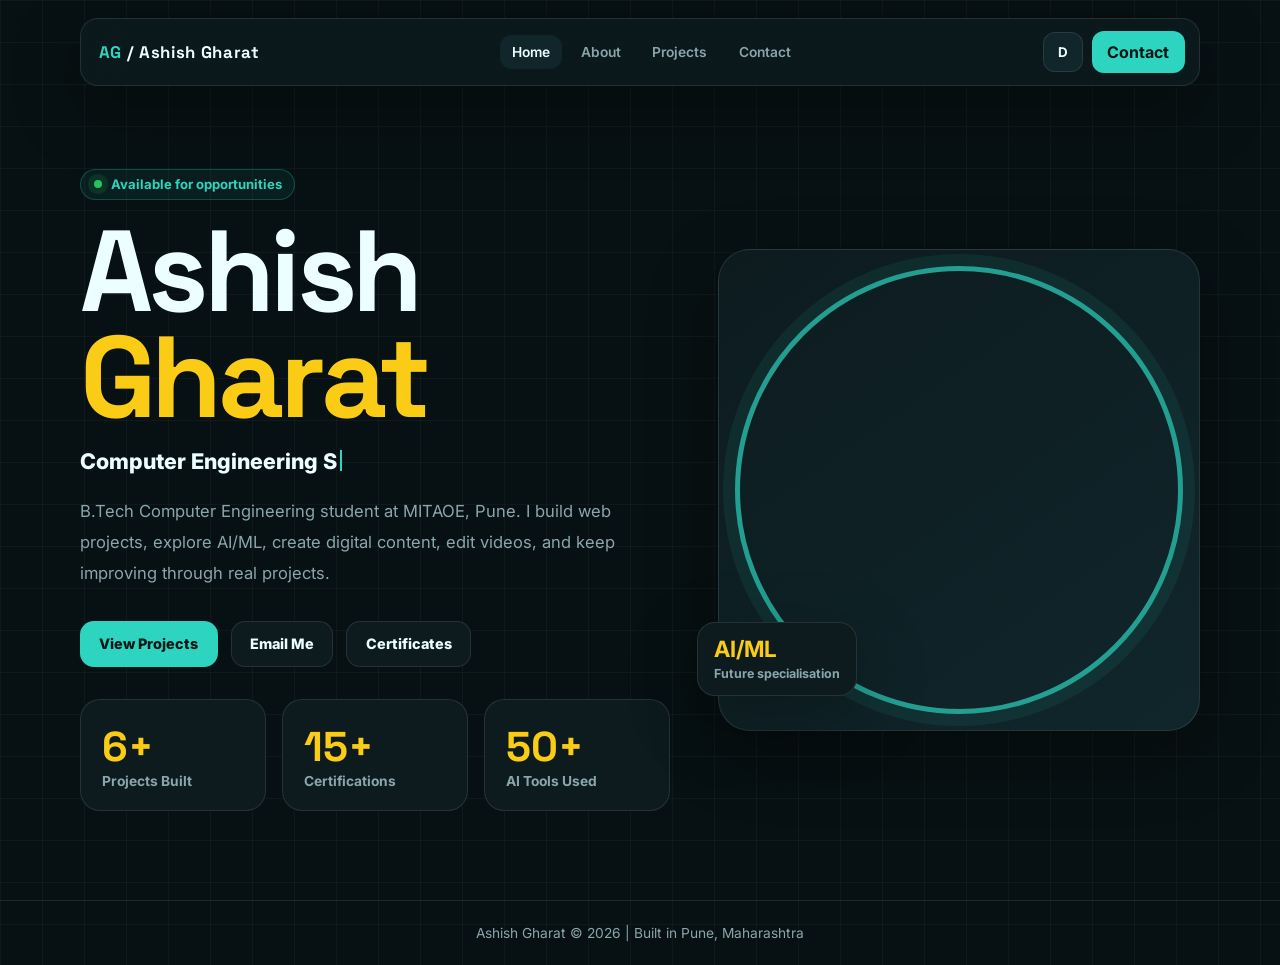
==== commit c261c15e: "Add files via upload" ====
--- a/index.html
+++ b/index.html
@@ -1,114 +1,85 @@
 <!DOCTYPE html>
 <html lang="en" data-theme="dark">
 <head>
-<meta charset="UTF-8" />
-<meta name="viewport" content="width=device-width, initial-scale=1.0" />
-<title>Ashish Gharat | Developer Portfolio</title>
+  <meta charset="UTF-8" />
+  <meta name="viewport" content="width=device-width, initial-scale=1.0" />
+  <title>Ashish Gharat | Developer Portfolio</title>
+  <link href="https://fonts.googleapis.com/css2?family=Space+Grotesk:wght@400;500;600;700&family=Inter:wght@400;500;600;700&display=swap" rel="stylesheet" />
+  <link rel="stylesheet" href="style.css" />
+</head>
+<body>
+  <nav>
+    <a href="index.html" class="logo"><span>AG</span> / Ashish Gharat</a>
+    <ul class="nav-links">
+      <li><a class="active-link" href="index.html">Home</a></li>
+      <li><a href="about.html">About</a></li>
+      <li><a href="projects.html">Projects</a></li>
+      <li><a href="contact.html">Contact</a></li>
+    </ul>
+    <div class="nav-actions">
+      <button class="icon-btn" id="themeBtn" aria-label="Toggle theme">D</button>
+      <a class="primary-small" href="contact.html">Contact</a>
+    </div>
+  </nav>
 
-<link href="https://fonts.googleapis.com/css2?family=Space+Grotesk:wght@400;500;600;700&family=Inter:wght@400;500;600;700&display=swap" rel="stylesheet" />
+  <main class="hero" id="home">
+    <div class="hero-grid">
+      <div>
+        <div class="kicker"><span class="dot"></span> Available for opportunities</div>
+        <h1>Ashish<br><span class="accent">Gharat</span></h1>
+        <div class="type-line"><span id="tw"></span><span class="cursor"></span></div>
+        <p class="hero-text">
+          B.Tech Computer Engineering student at MITAOE, Pune. I build web projects, explore AI/ML,
+          create digital content, edit videos, and keep improving through real projects.
+        </p>
+        <div class="hero-buttons">
+          <a href="projects.html" class="btn btn-main">View Projects</a>
+          <a href="mailto:202501080144@mitaoe.ac.in" class="btn btn-ghost">Email Me</a>
+          <a href="about.html#certificates" class="btn btn-ghost">Certificates</a>
+        </div>
+        <div class="metrics">
+          <div class="metric"><strong>6+</strong><span>Projects Built</span></div>
+          <div class="metric"><strong>15+</strong><span>Certifications</span></div>
+          <div class="metric"><strong>50+</strong><span>AI Tools Used</span></div>
+        </div>
+      </div>
 
-<style>
-*{margin:0;padding:0;box-sizing:border-box}
-:root{
-  --bg:#071012;
-  --panel:#0d1b1f;
-  --panel2:#10262b;
-  --text:#ecfeff;
-  --muted:#8aa6ac;
-  --line:rgba(255,255,255,.1);
-  --brand:#2dd4bf;
-  --brand2:#facc15;
-  --shadow:0 22px 70px rgba(0,0,0,.28);
-}
-[data-theme="light"]{
-  --bg:#f6fbfb;
-  --panel:#ffffff;
-  --panel2:#e9f5f5;
-  --text:#0b171a;
-  --muted:#53676c;
-}
-body{
-  font-family:'Inter',sans-serif;
-  background:var(--bg);
-  color:var(--text);
-}
-nav{
-  position:fixed;
-  top:15px;
-  left:50%;
-  transform:translateX(-50%);
-  width:90%;
-  display:flex;
-  justify-content:space-between;
-  background:var(--panel);
-  padding:10px 20px;
-  border-radius:15px;
-}
-.logo span{color:var(--brand)}
-.hero{
-  min-height:100vh;
-  display:flex;
-  align-items:center;
-  justify-content:center;
-}
-.hero-grid{
-  display:grid;
-  grid-template-columns:1fr 1fr;
-  gap:40px;
-  width:90%;
-}
-h1{font-size:60px}
-.accent{color:var(--brand2)}
-.hero-text{color:var(--muted)}
-
-.photo-card{
-  padding:20px;
-  border-radius:30px;
-  background:var(--panel);
-  display:flex;
-  justify-content:center;
-  align-items:center;
-}
-.photo-frame{
-  width:300px;
-  height:300px;
-  border-radius:50%;
-  overflow:hidden;
-  border:5px solid var(--brand);
-}
-.photo-frame img{
-  width:100%;
-  height:100%;
-  object-fit:cover;
-}
-</style>
-</head>
-
-<body>
-
-<nav>
-  <div class="logo"><span>AG</span> Ashish Gharat</div>
-</nav>
-
-<section class="hero">
-  <div class="hero-grid">
-
-    <div>
-      <h1>Ashish <span class="accent">Gharat</span></h1>
-      <p class="hero-text">
-        B.Tech Computer Engineering student. Web developer, AI/ML enthusiast, and content creator.
-      </p>
-    </div>
-
-    <!-- ✅ IMAGE SECTION FIXED -->
-    <div class="photo-card">
-      <div class="photo-frame">
-        <img src="profile.jpg" alt="Ashish Gharat">
+      <div class="photo-card reveal">
+        <div class="photo-frame">
+          <img src="profile.jpg" alt="Ashish Gharat" />
+        </div>
+        <div class="mini-stack">
+          <strong>AI/ML</strong>
+          <span>Future specialisation</span>
+        </div>
       </div>
     </div>
+  </main>
 
-  </div>
-</section>
+  <footer>Ashish Gharat © 2026 | Built in Pune, Maharashtra</footer>
 
+  <script>
+    const phrases=[
+      "Computer Engineering Student",
+      "AI/ML Enthusiast",
+      "Web Developer",
+      "Video Editor & Creator",
+      "Digital Marketing Learner",
+      "Chess Player"
+    ];
+
+    let pi=0,ci=0,del=false;
+    function type(){
+      const el=document.getElementById("tw");
+      if(!el) return;
+      const current=phrases[pi];
+      el.textContent=del ? current.substring(0,--ci) : current.substring(0,++ci);
+      if(!del && ci===current.length){del=true;setTimeout(type,1400);return}
+      if(del && ci===0){del=false;pi=(pi+1)%phrases.length}
+      setTimeout(type,del?35:70);
+    }
+    type();
+  </script>
+  <script src="script.js"></script>
 </body>
-</html>
+</html>
--- a/style.css
+++ b/style.css
@@ -0,0 +1,231 @@
+*{margin:0;padding:0;box-sizing:border-box}
+:root{
+  --bg:#071012;
+  --panel:#0d1b1f;
+  --panel2:#10262b;
+  --text:#ecfeff;
+  --muted:#8aa6ac;
+  --line:rgba(255,255,255,.1);
+  --brand:#2dd4bf;
+  --brand2:#facc15;
+  --shadow:0 22px 70px rgba(0,0,0,.28);
+  --head:'Space Grotesk',sans-serif;
+  --body:'Inter',sans-serif;
+}
+[data-theme="light"]{
+  --bg:#f6fbfb;
+  --panel:#ffffff;
+  --panel2:#e9f5f5;
+  --text:#0b171a;
+  --muted:#53676c;
+  --line:rgba(0,0,0,.1);
+  --shadow:0 18px 50px rgba(8,40,44,.12);
+}
+html{scroll-behavior:smooth}
+body{
+  min-height:100vh;
+  font-family:var(--body);
+  background:
+    linear-gradient(rgba(255,255,255,.035) 1px,transparent 1px),
+    linear-gradient(90deg,rgba(255,255,255,.035) 1px,transparent 1px),
+    var(--bg);
+  background-size:42px 42px;
+  color:var(--text);
+  overflow-x:hidden;
+}
+a{text-decoration:none;color:inherit}
+img{max-width:100%;display:block}
+nav{
+  position:fixed;
+  top:18px;
+  left:50%;
+  transform:translateX(-50%);
+  width:min(1120px,92%);
+  z-index:99;
+  display:flex;
+  align-items:center;
+  justify-content:space-between;
+  gap:1rem;
+  background:rgba(13,27,31,.78);
+  border:1px solid var(--line);
+  border-radius:18px;
+  padding:.75rem .9rem .75rem 1.1rem;
+  backdrop-filter:blur(18px);
+  box-shadow:var(--shadow);
+}
+[data-theme="light"] nav{background:rgba(255,255,255,.82)}
+.logo{font-family:var(--head);font-size:1.05rem;font-weight:700;letter-spacing:.04em}
+.logo span{color:var(--brand)}
+.nav-links{display:flex;list-style:none;gap:.45rem}
+.nav-links a{
+  display:block;
+  padding:.55rem .75rem;
+  border-radius:12px;
+  color:var(--muted);
+  font-size:.86rem;
+  font-weight:600;
+}
+.nav-links a:hover,.nav-links a.active-link{background:var(--panel2);color:var(--text)}
+.nav-actions{display:flex;align-items:center;gap:.55rem}
+.icon-btn,.primary-small{
+  border:1px solid var(--line);
+  background:var(--panel2);
+  color:var(--text);
+  border-radius:12px;
+  cursor:pointer;
+  font-family:var(--body);
+  font-weight:700;
+}
+.icon-btn{width:40px;height:40px}
+.primary-small{padding:.62rem .9rem;background:var(--brand);color:#031616;border-color:transparent}
+section{padding:6.5rem 5%}
+.wrap{max-width:1120px;margin:0 auto}
+.hero{
+  min-height:100vh;
+  display:grid;
+  place-items:center;
+  padding:8rem 0 3rem;
+}
+.hero-grid{
+  width:min(1120px,92%);
+  display:grid;
+  grid-template-columns:1.1fr .9fr;
+  gap:3rem;
+  align-items:center;
+}
+.kicker{
+  display:inline-flex;
+  align-items:center;
+  gap:.55rem;
+  color:var(--brand);
+  border:1px solid rgba(45,212,191,.25);
+  background:rgba(45,212,191,.08);
+  border-radius:999px;
+  padding:.4rem .8rem;
+  font-size:.82rem;
+  font-weight:700;
+  margin-bottom:1.2rem;
+}
+.dot{width:8px;height:8px;border-radius:50%;background:#22c55e;box-shadow:0 0 0 6px rgba(34,197,94,.12)}
+h1{
+  font-family:var(--head);
+  font-size:clamp(3.2rem,9vw,7.3rem);
+  line-height:.92;
+  letter-spacing:-.04em;
+  margin-bottom:1.1rem;
+}
+h1 .accent{color:var(--brand2)}
+.hero-text{max-width:620px;color:var(--muted);font-size:1.04rem;line-height:1.85}
+.type-line{
+  min-height:2rem;
+  margin:1rem 0;
+  color:var(--text);
+  font-weight:800;
+  font-size:clamp(1rem,2vw,1.35rem);
+}
+.cursor{display:inline-block;width:2px;height:1em;background:var(--brand);margin-left:3px;vertical-align:-2px;animation:blink 1s infinite}
+@keyframes blink{50%{opacity:0}}
+.hero-buttons{display:flex;gap:.8rem;flex-wrap:wrap;margin-top:2rem}
+.btn{
+  display:inline-flex;
+  align-items:center;
+  justify-content:center;
+  gap:.45rem;
+  min-height:46px;
+  padding:.75rem 1.15rem;
+  border-radius:14px;
+  border:1px solid var(--line);
+  font-weight:800;
+  font-size:.9rem;
+  cursor:pointer;
+  font-family:var(--body);
+}
+.btn-main{background:var(--brand);color:#031616;border-color:transparent}
+.btn-ghost{background:var(--panel);color:var(--text)}
+.photo-card{
+  position:relative;
+  padding:1rem;
+  border:1px solid var(--line);
+  border-radius:32px;
+  background:linear-gradient(145deg,var(--panel),var(--panel2));
+  box-shadow:var(--shadow);
+}
+.photo-frame{
+  aspect-ratio:1;
+  border-radius:50%;
+  overflow:hidden;
+  border:5px solid rgba(45,212,191,.7);
+  box-shadow:0 0 0 12px rgba(45,212,191,.08);
+}
+.photo-frame img{width:100%;height:100%;object-fit:cover}
+.mini-stack{
+  position:absolute;
+  left:-22px;
+  bottom:34px;
+  background:var(--panel);
+  border:1px solid var(--line);
+  border-radius:18px;
+  padding:.8rem 1rem;
+  box-shadow:var(--shadow);
+}
+.mini-stack strong{display:block;color:var(--brand2);font-size:1.4rem}
+.mini-stack span{font-size:.78rem;color:var(--muted);font-weight:700}
+.section-head{margin-bottom:2.2rem}
+.label{color:var(--brand);font-size:.78rem;font-weight:900;letter-spacing:.18em;text-transform:uppercase;margin-bottom:.45rem}
+h2{font-family:var(--head);font-size:clamp(2.1rem,5vw,4rem);letter-spacing:-.035em;line-height:1}
+.sub{color:var(--muted);max-width:680px;line-height:1.8;margin-top:.8rem}
+.metrics{display:grid;grid-template-columns:repeat(3,1fr);gap:1rem;margin-top:2rem}
+.metric{background:var(--panel);border:1px solid var(--line);border-radius:20px;padding:1.3rem}
+.metric strong{font-family:var(--head);font-size:2.6rem;color:var(--brand2)}
+.metric span{display:block;color:var(--muted);font-size:.86rem;font-weight:700}
+.about-grid{display:grid;grid-template-columns:1fr 1fr;gap:2rem}
+.panel{background:var(--panel);border:1px solid var(--line);border-radius:24px;padding:1.5rem;box-shadow:var(--shadow)}
+.panel p{color:var(--muted);line-height:1.85}
+.panel strong{color:var(--text)}
+.tags{display:flex;flex-wrap:wrap;gap:.55rem;margin-top:1.2rem}
+.tag{padding:.42rem .72rem;border-radius:999px;background:var(--panel2);border:1px solid var(--line);color:var(--text);font-size:.78rem;font-weight:700}
+.timeline{display:grid;gap:1rem}
+.t-item{border-left:3px solid var(--brand);padding:.15rem 0 .15rem 1rem}
+.t-year{color:var(--brand2);font-weight:900;font-size:.82rem;margin-bottom:.2rem}
+.t-role{font-weight:900}
+.t-sub{color:var(--muted);font-size:.9rem;line-height:1.65;margin-top:.15rem}
+.grid{display:grid;grid-template-columns:repeat(auto-fit,minmax(240px,1fr));gap:1rem}
+.skill,.project,.cert{background:var(--panel);border:1px solid var(--line);border-radius:20px;padding:1.2rem;transition:.25s}
+.skill:hover,.project:hover,.cert:hover{transform:translateY(-4px);border-color:rgba(45,212,191,.42)}
+.skill h3,.project h3,.cert h3{font-family:var(--head);margin-bottom:.45rem}
+.skill p,.project p,.cert p{color:var(--muted);font-size:.9rem;line-height:1.7}
+.skill b,.project b,.cert b{color:var(--brand);font-size:.76rem;letter-spacing:.12em;text-transform:uppercase}
+.project-top{height:130px;border-radius:16px;background:var(--panel2);border:1px solid var(--line);display:flex;align-items:end;padding:1rem;margin-bottom:1rem}
+.project-top span{font-family:var(--head);font-size:1.8rem;font-weight:900;color:var(--brand2)}
+.cert small{display:block;color:var(--brand2);font-weight:800;margin-top:.4rem}
+.contact-grid{display:grid;grid-template-columns:.85fr 1.15fr;gap:1rem}
+.contact-list{display:grid;gap:.8rem}
+.contact-item{background:var(--panel);border:1px solid var(--line);border-radius:18px;padding:1rem}
+.contact-item span{display:block;color:var(--muted);font-size:.76rem;font-weight:800;text-transform:uppercase;letter-spacing:.13em}
+.contact-item b{display:block;margin-top:.2rem;word-break:break-word}
+form{display:grid;gap:.85rem}
+input,textarea{
+  width:100%;
+  background:var(--panel);
+  border:1px solid var(--line);
+  color:var(--text);
+  border-radius:16px;
+  padding:.9rem 1rem;
+  font-family:var(--body);
+  outline:none;
+}
+input:focus,textarea:focus{border-color:var(--brand)}
+.socials{display:flex;gap:.7rem;margin-top:1rem}
+.socials a{display:grid;place-items:center;width:44px;height:44px;border-radius:14px;border:1px solid var(--line);background:var(--panel);color:var(--text);font-weight:900}
+footer{border-top:1px solid var(--line);color:var(--muted);padding:1.5rem 5%;text-align:center;font-size:.86rem}
+.reveal{opacity:0;transform:translateY(22px);transition:.6s}
+.reveal.show{opacity:1;transform:translateY(0)}
+@media(max-width:900px){
+  nav{top:10px}
+  .nav-links{display:none}
+  .hero-grid,.about-grid,.contact-grid{grid-template-columns:1fr}
+  .hero{padding-top:7.5rem}
+  .photo-card{max-width:390px;margin:auto}
+  .mini-stack{left:10px;bottom:20px}
+  .metrics{grid-template-columns:1fr}
+}
